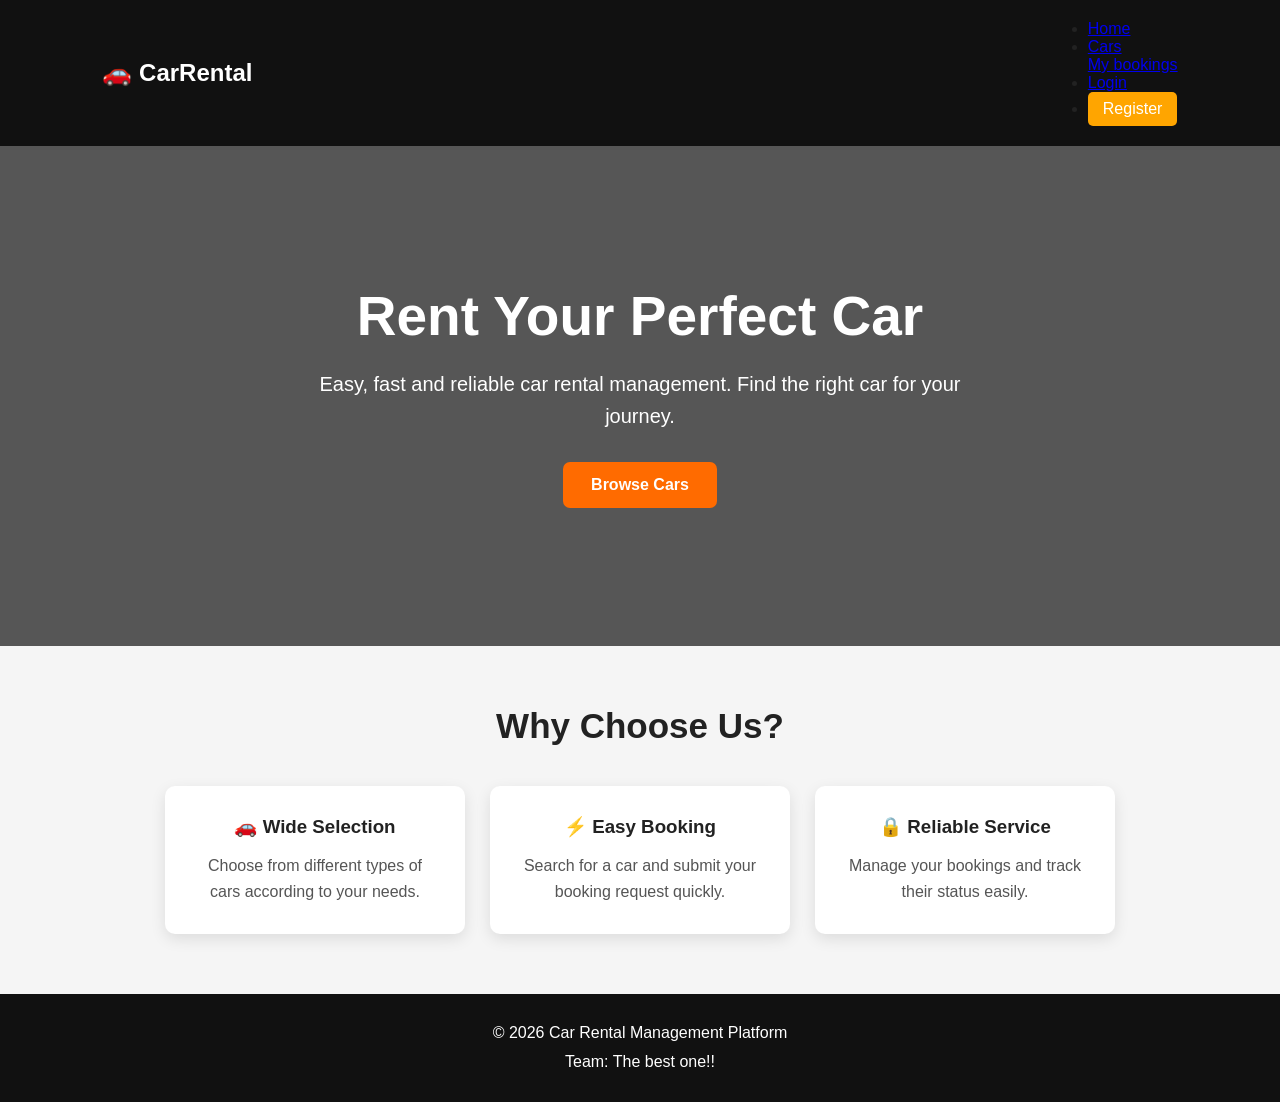
==== index.html @ dc344c91 "Add files via upload" ====
<!DOCTYPE html>
<html lang="en">
<head>
    <meta charset="UTF-8">
    <meta name="viewport" content="width=device-width, initial-scale=1.0">

    <title>Car Rental Management</title>

    <link rel="stylesheet" href="css/style.css">
</head>

<body>

    <!-- Navigation Bar -->
    <header>
        <nav class="navbar">

            <div class="logo">
                🚗 CarRental
            </div>

            <ul id="nav-links">
                <li><a href="index.html">Home</a></li>
                <li><a href="cars.html">Cars</a></li>
                <a href="my-bookings.html">My bookings</a>
                <li><a href="login.html">Login</a></li>
                <li><a href="register.html" class="nav-button">Register</a></li>
            </ul>

        </nav>
    </header>


    <!-- Hero Section -->
    <section class="hero">

        <div class="hero-content">

            <h1>Rent Your Perfect Car</h1>

            <p>
                Easy, fast and reliable car rental management.
                Find the right car for your journey.
            </p>

            <a href="cars.html" class="main-button">
                Browse Cars
            </a>

        </div>

    </section>


    <!-- Features Section -->
    <section class="features">

        <h2>Why Choose Us?</h2>

        <div class="feature-container">

            <div class="feature-card">
                <h3>🚗 Wide Selection</h3>
                <p>
                    Choose from different types of cars
                    according to your needs.
                </p>
            </div>

            <div class="feature-card">
                <h3>⚡ Easy Booking</h3>
                <p>
                    Search for a car and submit your
                    booking request quickly.
                </p>
            </div>

            <div class="feature-card">
                <h3>🔒 Reliable Service</h3>
                <p>
                    Manage your bookings and track
                    their status easily.
                </p>
            </div>

        </div>

    </section>


    <!-- Footer -->
    <footer>

        <p>
            © 2026 Car Rental Management Platform
        </p>

        <p>
            Team: The best one!!
        </p>

    </footer>
    <script>

    const navLinks = document.getElementById("navLinks");

    const loggedIn = localStorage.getItem("loggedIn");

    if (loggedIn === "true") {

        navLinks.innerHTML = `
            <li><a href="index.html">Home</a></li>
            <li><a href="cars.html">Cars</a></li>
            <li><a href="my-bookings.html">My Bookings</a></li>
            <li><a href="#" onclick="logout()">Logout</a></li>
        `;

    }


    function logout() {

        localStorage.removeItem("loggedIn");

        alert("You have been logged out.");

        window.location.href = "index.html";

    }

</script>

</body>
</html>
---- css/style.css ----
* {
    margin: 0;
    padding: 0;
    box-sizing: border-box;
}

body {
    font-family: Arial, sans-serif;
    background-color: #f5f5f5;
    color: #222;
}


/* Navigation */

.navbar {
    display: flex;
    justify-content: space-between;
    align-items: center;

    padding: 20px 8%;

    background-color: #111;
}

.logo {
    color: white;
    font-size: 24px;
    font-weight: bold;
}

.nav-links {
    display: flex;
    gap: 25px;
    list-style: none;
    align-items: center;
}

.nav-links a {
    color: white;
    text-decoration: none;
    font-size: 16px;
}

 .nav-button {
    background: orange;
    color: white;
    padding: 8px 15px;
    border-radius: 5px;
    text-decoration: none;
    display: inline-block;
}


/* Hero */

.hero {
    min-height: 500px;

    display: flex;
    justify-content: center;
    align-items: center;

    text-align: center;

    background: linear-gradient(
        rgba(0, 0, 0, 0.65),
        rgba(0, 0, 0, 0.65)
    ),
    url("../images/car.jpg");

    background-size: cover;
    background-position: center;
}

.hero-content {
    color: white;
    max-width: 700px;
    padding: 20px;
}

.hero-content h1 {
    font-size: 55px;
    margin-bottom: 20px;
}

.hero-content p {
    font-size: 20px;
    margin-bottom: 30px;
    line-height: 1.6;
}

.main-button {
    display: inline-block;

    background-color: #ff6b00;
    color: white;

    padding: 14px 28px;

    text-decoration: none;
    border-radius: 7px;

    font-weight: bold;
}

.main-button:hover {
    background-color: #e85d00;
}


/* Features */

.features {
    padding: 60px 8%;
    text-align: center;
}

.features h2 {
    font-size: 35px;
    margin-bottom: 40px;
}

.feature-container {
    display: flex;
    justify-content: center;
    gap: 25px;
    flex-wrap: wrap;
}

.feature-card {
    background-color: white;

    width: 300px;

    padding: 30px;

    border-radius: 10px;

    box-shadow: 0 5px 15px rgba(0, 0, 0, 0.1);
}

.feature-card h3 {
    margin-bottom: 15px;
}

.feature-card p {
    line-height: 1.6;
    color: #555;
}


/* Footer */

footer {
    background-color: #111;
    color: white;

    text-align: center;

    padding: 25px;

    line-height: 1.8;
}


/* Mobile */

@media (max-width: 768px) {

    .navbar {
        flex-direction: column;
        gap: 20px;
    }

    .nav-links {
        flex-wrap: wrap;
        justify-content: center;
    }

    .hero-content h1 {
        font-size: 40px;
    }

    .hero-content p {
        font-size: 17px;
    }
}


/* =========================
   CARS PAGE
   ========================= */

.cars-page {
    padding: 60px 8%;
    min-height: 70vh;
    text-align: center;
}

.cars-page h1 {
    font-size: 40px;
    margin-bottom: 10px;
}

.cars-subtitle {
    color: #666;
    margin-bottom: 30px;
}


/* Search */

.search-box {
    margin-bottom: 25px;
}

.search-box input {
    width: 90%;
    max-width: 600px;

    padding: 15px 20px;

    border: 1px solid #ddd;
    border-radius: 8px;

    font-size: 16px;

    outline: none;
}


/* Filters */

.filters {
    display: flex;
    justify-content: center;
    gap: 12px;

    flex-wrap: wrap;

    margin-bottom: 40px;
}

.filters button {
    padding: 10px 20px;

    border: none;
    border-radius: 6px;

    background-color: #111;
    color: white;

    cursor: pointer;

    font-size: 15px;
}

.filters button:hover {
    background-color: #ff6b00;
}


/* Cars */

.cars-container {
    display: grid;

    grid-template-columns:
        repeat(auto-fit, minmax(250px, 1fr));

    gap: 25px;

    max-width: 1200px;

    margin: auto;
}


/* Car Card */

.car-card {
    background-color: white;

    border-radius: 12px;

    overflow: hidden;

    box-shadow:
        0 5px 20px rgba(0, 0, 0, 0.1);

    transition: transform 0.2s;
}

.car-card:hover {
    transform: translateY(-5px);
}


/* Car Image */

.car-image {
    height: 180px;

    display: flex;

    justify-content: center;
    align-items: center;

    background-color: #eeeeee;

    font-size: 80px;
}


/* Car Information */

.car-info {
    padding: 25px;

    text-align: left;
}

.car-info h2 {
    margin-bottom: 8px;
}

.car-type {
    color: #ff6b00;

    font-weight: bold;

    margin-bottom: 12px;
}

.car-info p {
    color: #666;

    line-height: 1.5;
}

.car-info h3 {
    margin: 15px 0;
}


/* Availability */

.available {
    color: green !important;

    font-weight: bold;
}


/* Book Button */

.book-button {
    width: 100%;

    padding: 12px;

    border: none;

    border-radius: 6px;

    background-color: #ff6b00;

    color: white;

    font-size: 16px;

    font-weight: bold;

    cursor: pointer;
}

.book-button:hover {
    background-color: #e85d00;
}


/* Mobile */

@media (max-width: 600px) {

    .cars-page {
        padding: 40px 5%;
    }

    .cars-page h1 {
        font-size: 32px;
    }

    .car-image {
        height: 160px;
    }

}

/* =========================
   BOOKING PAGE
   ========================= */

.booking-page {
    min-height: 75vh;

    padding: 60px 20px;

    background-color: #f5f5f5;
}

.booking-container {
    max-width: 650px;

    margin: auto;

    background-color: white;

    padding: 40px;

    border-radius: 12px;

    box-shadow:
        0 5px 20px rgba(0, 0, 0, 0.1);
}

.booking-container h1 {
    text-align: center;

    font-size: 38px;

    margin-bottom: 10px;
}

.booking-subtitle {
    text-align: center;

    color: #666;

    margin-bottom: 30px;
}


/* Selected car */

.selected-car {
    background-color: #f1f1f1;

    padding: 20px;

    border-radius: 8px;

    margin-bottom: 25px;
}

.selected-car h2 {
    margin-bottom: 10px;
}

.selected-car p {
    color: #ff6b00;

    font-size: 20px;

    font-weight: bold;
}


/* Form */

#bookingForm {
    display: flex;

    flex-direction: column;
}

#bookingForm label {
    margin-top: 15px;

    margin-bottom: 7px;

    font-weight: bold;
}

#bookingForm input {
    padding: 13px;

    border: 1px solid #ccc;

    border-radius: 6px;

    font-size: 16px;
}


/* Summary */

.booking-summary {
    background-color: #f7f7f7;

    padding: 20px;

    border-radius: 8px;

    margin-top: 25px;

    line-height: 2;
}

.booking-summary p {
    display: flex;

    justify-content: space-between;
}

.total-price {
    font-size: 20px;

    font-weight: bold;

    color: #ff6b00;
}


/* Confirm button */

.confirm-button {
    margin-top: 25px;

    padding: 14px;

    border: none;

    border-radius: 7px;

    background-color: #ff6b00;

    color: white;

    font-size: 17px;

    font-weight: bold;

    cursor: pointer;
}

.confirm-button:hover {
    background-color: #e85d00;
}


/* Mobile */

@media (max-width: 600px) {

    .booking-container {
        padding: 25px;
    }

    .booking-container h1 {
        font-size: 30px;
    }

}

/* My Bookings */

.bookings-container {
    max-width: 1000px;
    margin: 50px auto;
    padding: 20px;
    min-height: 500px;
}

.bookings-container h1 {
    text-align: center;
    margin-bottom: 10px;
}

.booking-subtitle {
    text-align: center;
    margin-bottom: 30px;
}

.booking-item {
    background: white;
    padding: 25px;
    margin-bottom: 20px;
    border-radius: 10px;
    box-shadow: 0 3px 10px rgba(0, 0, 0, 0.1);
}

.booking-item h2 {
    margin-bottom: 15px;
}

.booking-item p {
    margin: 8px 0;
}

.status {
    font-weight: bold;
}

/* Admin Dashboard */

.admin-container {
    max-width: 1000px;
    margin: 50px auto;
    padding: 20px;
    min-height: 500px;
}

.admin-container h1 {
    text-align: center;
    margin-bottom: 10px;
}

.admin-container button {
    padding: 10px 18px;
    margin-right: 10px;
    margin-top: 10px;
    border: none;
    border-radius: 5px;
    cursor: pointer;
    font-weight: bold;
}

/* Admin Dashboard */

.admin-container {
    max-width: 1000px;
    margin: 50px auto;
    padding: 20px;
}

.admin-container h1 {
    text-align: center;
    margin-bottom: 30px;
}

.admin-container h2 {
    margin-top: 35px;
    margin-bottom: 15px;
}

.admin-container form {
    background: white;
    padding: 25px;
    border-radius: 10px;
    box-shadow: 0 3px 10px rgba(0, 0, 0, 0.1);
    margin-bottom: 30px;
}

.admin-container input {
    padding: 12px;
    margin: 8px;
    border: 1px solid #ccc;
    border-radius: 5px;
}

.admin-container button {
    padding: 10px 18px;
    margin: 5px;
    border: none;
    border-radius: 5px;
    cursor: pointer;
    font-weight: bold;
}
.admin-container button {
    background-color: #222;
    color: white;
    transition: 0.3s;
}

.admin-container button:hover {
    opacity: 0.8;
}

.admin-container button[onclick^="delete"] {
    background-color: #dc3545;
}

.admin-container button[onclick^="edit"] {
    background-color: #007bff;
}
/* Cars Page */

.cars-container {
    max-width: 1100px;
    margin: 40px auto;
    padding: 20px;
    display: grid;
    grid-template-columns: repeat(auto-fit, minmax(250px, 1fr));
    gap: 25px;
}

.car-card {
    background: white;
    border-radius: 12px;
    overflow: hidden;
    box-shadow: 0 4px 12px rgba(0, 0, 0, 0.12);
    transition: 0.3s;
}

.car-card:hover {
    transform: translateY(-5px);
}

.car-image {
    width: 100%;
    height: 200px;
    background: white;
    display: flex;
    align-items: center;
    justify-content: center;
    overflow: hidden;
}

.car-image img {
    width: 100%;
    height: 100%;
    object-fit: contain;
    display: block;
}

.car-info {
    padding: 20px;
    background: white;
}

.car-info h2 {
    margin: 0 0 10px 0;
    font-size: 22px;
}

.car-type {
    margin: 0 0 10px 0;
    font-weight: bold;
}

.car-info p {
    margin: 8px 0;
    font-size: 16px;
}

.car-info button {
    width: 100%;
    padding: 12px;
    margin-top: 12px;
    border: none;
    border-radius: 6px;
    background: #222;
    color: white;
    cursor: pointer;
    font-size: 16px;
}

.car-info button:hover {
    opacity: 0.8;
}
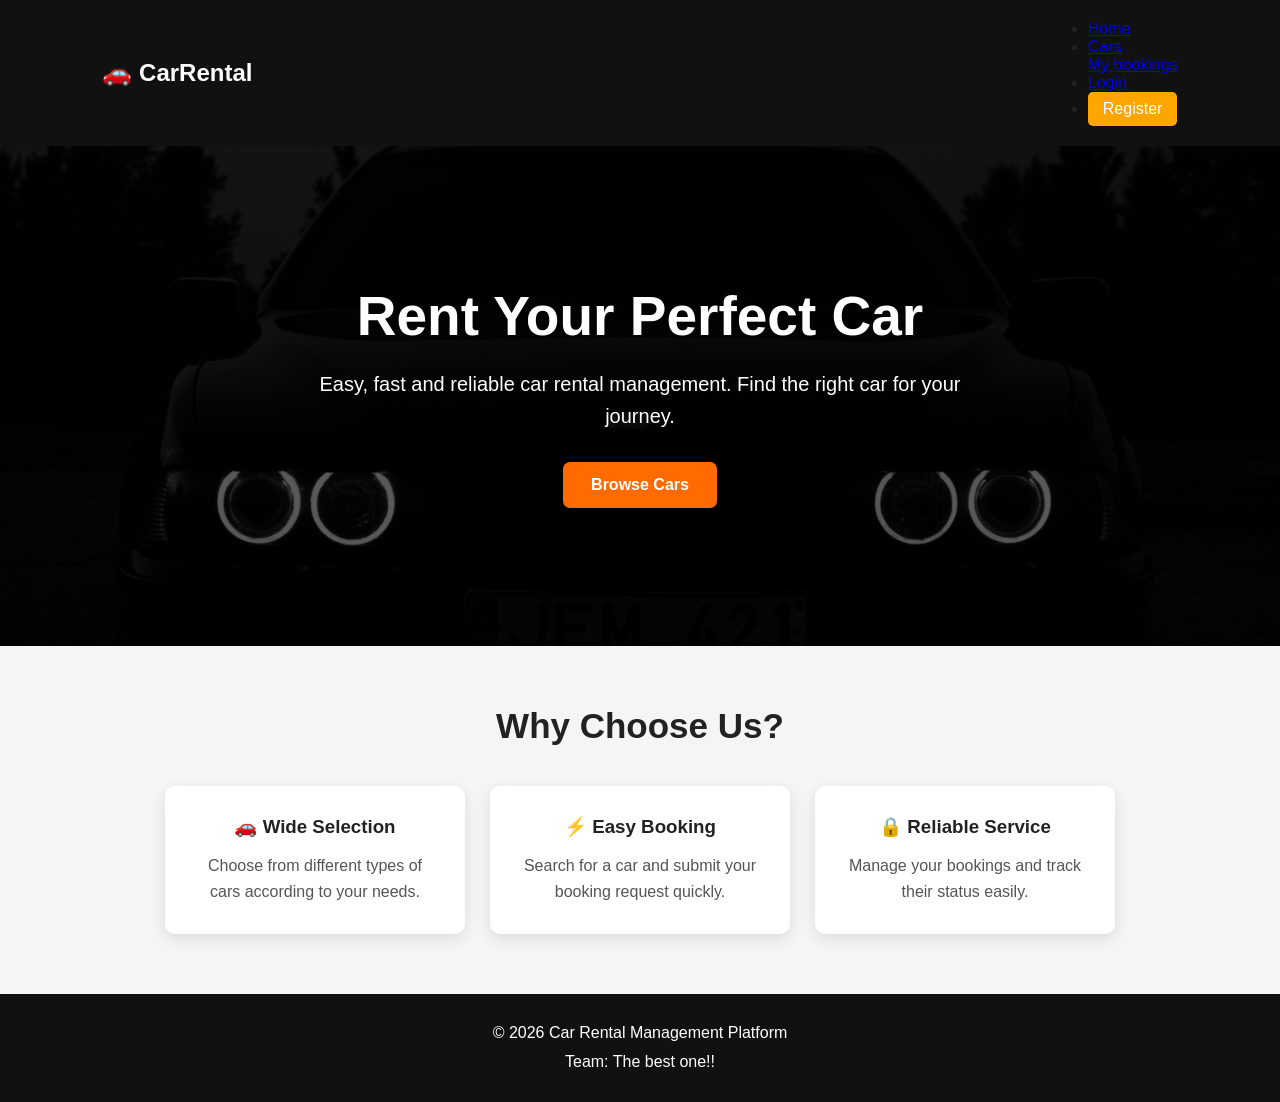
==== commit cd35acba: "Initial project upload" ====
--- a/index.html
+++ b/index.html
@@ -1,134 +1,134 @@
-<!DOCTYPE html>
-<html lang="en">
-<head>
-    <meta charset="UTF-8">
-    <meta name="viewport" content="width=device-width, initial-scale=1.0">
-
-    <title>Car Rental Management</title>
-
-    <link rel="stylesheet" href="css/style.css">
-</head>
-
-<body>
-
-    <!-- Navigation Bar -->
-    <header>
-        <nav class="navbar">
-
-            <div class="logo">
-                🚗 CarRental
-            </div>
-
-            <ul id="nav-links">
-                <li><a href="index.html">Home</a></li>
-                <li><a href="cars.html">Cars</a></li>
-                <a href="my-bookings.html">My bookings</a>
-                <li><a href="login.html">Login</a></li>
-                <li><a href="register.html" class="nav-button">Register</a></li>
-            </ul>
-
-        </nav>
-    </header>
-
-
-    <!-- Hero Section -->
-    <section class="hero">
-
-        <div class="hero-content">
-
-            <h1>Rent Your Perfect Car</h1>
-
-            <p>
-                Easy, fast and reliable car rental management.
-                Find the right car for your journey.
-            </p>
-
-            <a href="cars.html" class="main-button">
-                Browse Cars
-            </a>
-
-        </div>
-
-    </section>
-
-
-    <!-- Features Section -->
-    <section class="features">
-
-        <h2>Why Choose Us?</h2>
-
-        <div class="feature-container">
-
-            <div class="feature-card">
-                <h3>🚗 Wide Selection</h3>
-                <p>
-                    Choose from different types of cars
-                    according to your needs.
-                </p>
-            </div>
-
-            <div class="feature-card">
-                <h3>⚡ Easy Booking</h3>
-                <p>
-                    Search for a car and submit your
-                    booking request quickly.
-                </p>
-            </div>
-
-            <div class="feature-card">
-                <h3>🔒 Reliable Service</h3>
-                <p>
-                    Manage your bookings and track
-                    their status easily.
-                </p>
-            </div>
-
-        </div>
-
-    </section>
-
-
-    <!-- Footer -->
-    <footer>
-
-        <p>
-            © 2026 Car Rental Management Platform
-        </p>
-
-        <p>
-            Team: The best one!!
-        </p>
-
-    </footer>
-    <script>
-
-    const navLinks = document.getElementById("navLinks");
-
-    const loggedIn = localStorage.getItem("loggedIn");
-
-    if (loggedIn === "true") {
-
-        navLinks.innerHTML = `
-            <li><a href="index.html">Home</a></li>
-            <li><a href="cars.html">Cars</a></li>
-            <li><a href="my-bookings.html">My Bookings</a></li>
-            <li><a href="#" onclick="logout()">Logout</a></li>
-        `;
-
-    }
-
-
-    function logout() {
-
-        localStorage.removeItem("loggedIn");
-
-        alert("You have been logged out.");
-
-        window.location.href = "index.html";
-
-    }
-
-</script>
-
-</body>
+<!DOCTYPE html>
+<html lang="en">
+<head>
+    <meta charset="UTF-8">
+    <meta name="viewport" content="width=device-width, initial-scale=1.0">
+
+    <title>Car Rental Management</title>
+
+    <link rel="stylesheet" href="css/style.css">
+</head>
+
+<body>
+
+    <!-- Navigation Bar -->
+    <header>
+        <nav class="navbar">
+
+            <div class="logo">
+                🚗 CarRental
+            </div>
+
+            <ul id="nav-links">
+                <li><a href="index.html">Home</a></li>
+                <li><a href="cars.html">Cars</a></li>
+                <a href="my-bookings.html">My bookings</a>
+                <li><a href="login.html">Login</a></li>
+                <li><a href="register.html" class="nav-button">Register</a></li>
+            </ul>
+
+        </nav>
+    </header>
+
+
+    <!-- Hero Section -->
+    <section class="hero">
+
+        <div class="hero-content">
+
+            <h1>Rent Your Perfect Car</h1>
+
+            <p>
+                Easy, fast and reliable car rental management.
+                Find the right car for your journey.
+            </p>
+
+            <a href="cars.html" class="main-button">
+                Browse Cars
+            </a>
+
+        </div>
+
+    </section>
+
+
+    <!-- Features Section -->
+    <section class="features">
+
+        <h2>Why Choose Us?</h2>
+
+        <div class="feature-container">
+
+            <div class="feature-card">
+                <h3>🚗 Wide Selection</h3>
+                <p>
+                    Choose from different types of cars
+                    according to your needs.
+                </p>
+            </div>
+
+            <div class="feature-card">
+                <h3>⚡ Easy Booking</h3>
+                <p>
+                    Search for a car and submit your
+                    booking request quickly.
+                </p>
+            </div>
+
+            <div class="feature-card">
+                <h3>🔒 Reliable Service</h3>
+                <p>
+                    Manage your bookings and track
+                    their status easily.
+                </p>
+            </div>
+
+        </div>
+
+    </section>
+
+
+    <!-- Footer -->
+    <footer>
+
+        <p>
+            © 2026 Car Rental Management Platform
+        </p>
+
+        <p>
+            Team: The best one!!
+        </p>
+
+    </footer>
+    <script>
+
+    const navLinks = document.getElementById("navLinks");
+
+    const loggedIn = localStorage.getItem("loggedIn");
+
+    if (loggedIn === "true") {
+
+        navLinks.innerHTML = `
+            <li><a href="index.html">Home</a></li>
+            <li><a href="cars.html">Cars</a></li>
+            <li><a href="my-bookings.html">My Bookings</a></li>
+            <li><a href="#" onclick="logout()">Logout</a></li>
+        `;
+
+    }
+
+
+    function logout() {
+
+        localStorage.removeItem("loggedIn");
+
+        alert("You have been logged out.");
+
+        window.location.href = "index.html";
+
+    }
+
+</script>
+
+</body>
 </html>
--- a/css/style.css
+++ b/css/style.css
@@ -1,762 +1,762 @@
-* {
-    margin: 0;
-    padding: 0;
-    box-sizing: border-box;
-}
-
-body {
-    font-family: Arial, sans-serif;
-    background-color: #f5f5f5;
-    color: #222;
-}
-
-
-/* Navigation */
-
-.navbar {
-    display: flex;
-    justify-content: space-between;
-    align-items: center;
-
-    padding: 20px 8%;
-
-    background-color: #111;
-}
-
-.logo {
-    color: white;
-    font-size: 24px;
-    font-weight: bold;
-}
-
-.nav-links {
-    display: flex;
-    gap: 25px;
-    list-style: none;
-    align-items: center;
-}
-
-.nav-links a {
-    color: white;
-    text-decoration: none;
-    font-size: 16px;
-}
-
- .nav-button {
-    background: orange;
-    color: white;
-    padding: 8px 15px;
-    border-radius: 5px;
-    text-decoration: none;
-    display: inline-block;
-}
-
-
-/* Hero */
-
-.hero {
-    min-height: 500px;
-
-    display: flex;
-    justify-content: center;
-    align-items: center;
-
-    text-align: center;
-
-    background: linear-gradient(
-        rgba(0, 0, 0, 0.65),
-        rgba(0, 0, 0, 0.65)
-    ),
-    url("../images/car.jpg");
-
-    background-size: cover;
-    background-position: center;
-}
-
-.hero-content {
-    color: white;
-    max-width: 700px;
-    padding: 20px;
-}
-
-.hero-content h1 {
-    font-size: 55px;
-    margin-bottom: 20px;
-}
-
-.hero-content p {
-    font-size: 20px;
-    margin-bottom: 30px;
-    line-height: 1.6;
-}
-
-.main-button {
-    display: inline-block;
-
-    background-color: #ff6b00;
-    color: white;
-
-    padding: 14px 28px;
-
-    text-decoration: none;
-    border-radius: 7px;
-
-    font-weight: bold;
-}
-
-.main-button:hover {
-    background-color: #e85d00;
-}
-
-
-/* Features */
-
-.features {
-    padding: 60px 8%;
-    text-align: center;
-}
-
-.features h2 {
-    font-size: 35px;
-    margin-bottom: 40px;
-}
-
-.feature-container {
-    display: flex;
-    justify-content: center;
-    gap: 25px;
-    flex-wrap: wrap;
-}
-
-.feature-card {
-    background-color: white;
-
-    width: 300px;
-
-    padding: 30px;
-
-    border-radius: 10px;
-
-    box-shadow: 0 5px 15px rgba(0, 0, 0, 0.1);
-}
-
-.feature-card h3 {
-    margin-bottom: 15px;
-}
-
-.feature-card p {
-    line-height: 1.6;
-    color: #555;
-}
-
-
-/* Footer */
-
-footer {
-    background-color: #111;
-    color: white;
-
-    text-align: center;
-
-    padding: 25px;
-
-    line-height: 1.8;
-}
-
-
-/* Mobile */
-
-@media (max-width: 768px) {
-
-    .navbar {
-        flex-direction: column;
-        gap: 20px;
-    }
-
-    .nav-links {
-        flex-wrap: wrap;
-        justify-content: center;
-    }
-
-    .hero-content h1 {
-        font-size: 40px;
-    }
-
-    .hero-content p {
-        font-size: 17px;
-    }
-}
-
-
-/* =========================
-   CARS PAGE
-   ========================= */
-
-.cars-page {
-    padding: 60px 8%;
-    min-height: 70vh;
-    text-align: center;
-}
-
-.cars-page h1 {
-    font-size: 40px;
-    margin-bottom: 10px;
-}
-
-.cars-subtitle {
-    color: #666;
-    margin-bottom: 30px;
-}
-
-
-/* Search */
-
-.search-box {
-    margin-bottom: 25px;
-}
-
-.search-box input {
-    width: 90%;
-    max-width: 600px;
-
-    padding: 15px 20px;
-
-    border: 1px solid #ddd;
-    border-radius: 8px;
-
-    font-size: 16px;
-
-    outline: none;
-}
-
-
-/* Filters */
-
-.filters {
-    display: flex;
-    justify-content: center;
-    gap: 12px;
-
-    flex-wrap: wrap;
-
-    margin-bottom: 40px;
-}
-
-.filters button {
-    padding: 10px 20px;
-
-    border: none;
-    border-radius: 6px;
-
-    background-color: #111;
-    color: white;
-
-    cursor: pointer;
-
-    font-size: 15px;
-}
-
-.filters button:hover {
-    background-color: #ff6b00;
-}
-
-
-/* Cars */
-
-.cars-container {
-    display: grid;
-
-    grid-template-columns:
-        repeat(auto-fit, minmax(250px, 1fr));
-
-    gap: 25px;
-
-    max-width: 1200px;
-
-    margin: auto;
-}
-
-
-/* Car Card */
-
-.car-card {
-    background-color: white;
-
-    border-radius: 12px;
-
-    overflow: hidden;
-
-    box-shadow:
-        0 5px 20px rgba(0, 0, 0, 0.1);
-
-    transition: transform 0.2s;
-}
-
-.car-card:hover {
-    transform: translateY(-5px);
-}
-
-
-/* Car Image */
-
-.car-image {
-    height: 180px;
-
-    display: flex;
-
-    justify-content: center;
-    align-items: center;
-
-    background-color: #eeeeee;
-
-    font-size: 80px;
-}
-
-
-/* Car Information */
-
-.car-info {
-    padding: 25px;
-
-    text-align: left;
-}
-
-.car-info h2 {
-    margin-bottom: 8px;
-}
-
-.car-type {
-    color: #ff6b00;
-
-    font-weight: bold;
-
-    margin-bottom: 12px;
-}
-
-.car-info p {
-    color: #666;
-
-    line-height: 1.5;
-}
-
-.car-info h3 {
-    margin: 15px 0;
-}
-
-
-/* Availability */
-
-.available {
-    color: green !important;
-
-    font-weight: bold;
-}
-
-
-/* Book Button */
-
-.book-button {
-    width: 100%;
-
-    padding: 12px;
-
-    border: none;
-
-    border-radius: 6px;
-
-    background-color: #ff6b00;
-
-    color: white;
-
-    font-size: 16px;
-
-    font-weight: bold;
-
-    cursor: pointer;
-}
-
-.book-button:hover {
-    background-color: #e85d00;
-}
-
-
-/* Mobile */
-
-@media (max-width: 600px) {
-
-    .cars-page {
-        padding: 40px 5%;
-    }
-
-    .cars-page h1 {
-        font-size: 32px;
-    }
-
-    .car-image {
-        height: 160px;
-    }
-
-}
-
-/* =========================
-   BOOKING PAGE
-   ========================= */
-
-.booking-page {
-    min-height: 75vh;
-
-    padding: 60px 20px;
-
-    background-color: #f5f5f5;
-}
-
-.booking-container {
-    max-width: 650px;
-
-    margin: auto;
-
-    background-color: white;
-
-    padding: 40px;
-
-    border-radius: 12px;
-
-    box-shadow:
-        0 5px 20px rgba(0, 0, 0, 0.1);
-}
-
-.booking-container h1 {
-    text-align: center;
-
-    font-size: 38px;
-
-    margin-bottom: 10px;
-}
-
-.booking-subtitle {
-    text-align: center;
-
-    color: #666;
-
-    margin-bottom: 30px;
-}
-
-
-/* Selected car */
-
-.selected-car {
-    background-color: #f1f1f1;
-
-    padding: 20px;
-
-    border-radius: 8px;
-
-    margin-bottom: 25px;
-}
-
-.selected-car h2 {
-    margin-bottom: 10px;
-}
-
-.selected-car p {
-    color: #ff6b00;
-
-    font-size: 20px;
-
-    font-weight: bold;
-}
-
-
-/* Form */
-
-#bookingForm {
-    display: flex;
-
-    flex-direction: column;
-}
-
-#bookingForm label {
-    margin-top: 15px;
-
-    margin-bottom: 7px;
-
-    font-weight: bold;
-}
-
-#bookingForm input {
-    padding: 13px;
-
-    border: 1px solid #ccc;
-
-    border-radius: 6px;
-
-    font-size: 16px;
-}
-
-
-/* Summary */
-
-.booking-summary {
-    background-color: #f7f7f7;
-
-    padding: 20px;
-
-    border-radius: 8px;
-
-    margin-top: 25px;
-
-    line-height: 2;
-}
-
-.booking-summary p {
-    display: flex;
-
-    justify-content: space-between;
-}
-
-.total-price {
-    font-size: 20px;
-
-    font-weight: bold;
-
-    color: #ff6b00;
-}
-
-
-/* Confirm button */
-
-.confirm-button {
-    margin-top: 25px;
-
-    padding: 14px;
-
-    border: none;
-
-    border-radius: 7px;
-
-    background-color: #ff6b00;
-
-    color: white;
-
-    font-size: 17px;
-
-    font-weight: bold;
-
-    cursor: pointer;
-}
-
-.confirm-button:hover {
-    background-color: #e85d00;
-}
-
-
-/* Mobile */
-
-@media (max-width: 600px) {
-
-    .booking-container {
-        padding: 25px;
-    }
-
-    .booking-container h1 {
-        font-size: 30px;
-    }
-
-}
-
-/* My Bookings */
-
-.bookings-container {
-    max-width: 1000px;
-    margin: 50px auto;
-    padding: 20px;
-    min-height: 500px;
-}
-
-.bookings-container h1 {
-    text-align: center;
-    margin-bottom: 10px;
-}
-
-.booking-subtitle {
-    text-align: center;
-    margin-bottom: 30px;
-}
-
-.booking-item {
-    background: white;
-    padding: 25px;
-    margin-bottom: 20px;
-    border-radius: 10px;
-    box-shadow: 0 3px 10px rgba(0, 0, 0, 0.1);
-}
-
-.booking-item h2 {
-    margin-bottom: 15px;
-}
-
-.booking-item p {
-    margin: 8px 0;
-}
-
-.status {
-    font-weight: bold;
-}
-
-/* Admin Dashboard */
-
-.admin-container {
-    max-width: 1000px;
-    margin: 50px auto;
-    padding: 20px;
-    min-height: 500px;
-}
-
-.admin-container h1 {
-    text-align: center;
-    margin-bottom: 10px;
-}
-
-.admin-container button {
-    padding: 10px 18px;
-    margin-right: 10px;
-    margin-top: 10px;
-    border: none;
-    border-radius: 5px;
-    cursor: pointer;
-    font-weight: bold;
-}
-
-/* Admin Dashboard */
-
-.admin-container {
-    max-width: 1000px;
-    margin: 50px auto;
-    padding: 20px;
-}
-
-.admin-container h1 {
-    text-align: center;
-    margin-bottom: 30px;
-}
-
-.admin-container h2 {
-    margin-top: 35px;
-    margin-bottom: 15px;
-}
-
-.admin-container form {
-    background: white;
-    padding: 25px;
-    border-radius: 10px;
-    box-shadow: 0 3px 10px rgba(0, 0, 0, 0.1);
-    margin-bottom: 30px;
-}
-
-.admin-container input {
-    padding: 12px;
-    margin: 8px;
-    border: 1px solid #ccc;
-    border-radius: 5px;
-}
-
-.admin-container button {
-    padding: 10px 18px;
-    margin: 5px;
-    border: none;
-    border-radius: 5px;
-    cursor: pointer;
-    font-weight: bold;
-}
-.admin-container button {
-    background-color: #222;
-    color: white;
-    transition: 0.3s;
-}
-
-.admin-container button:hover {
-    opacity: 0.8;
-}
-
-.admin-container button[onclick^="delete"] {
-    background-color: #dc3545;
-}
-
-.admin-container button[onclick^="edit"] {
-    background-color: #007bff;
-}
-/* Cars Page */
-
-.cars-container {
-    max-width: 1100px;
-    margin: 40px auto;
-    padding: 20px;
-    display: grid;
-    grid-template-columns: repeat(auto-fit, minmax(250px, 1fr));
-    gap: 25px;
-}
-
-.car-card {
-    background: white;
-    border-radius: 12px;
-    overflow: hidden;
-    box-shadow: 0 4px 12px rgba(0, 0, 0, 0.12);
-    transition: 0.3s;
-}
-
-.car-card:hover {
-    transform: translateY(-5px);
-}
-
-.car-image {
-    width: 100%;
-    height: 200px;
-    background: white;
-    display: flex;
-    align-items: center;
-    justify-content: center;
-    overflow: hidden;
-}
-
-.car-image img {
-    width: 100%;
-    height: 100%;
-    object-fit: contain;
-    display: block;
-}
-
-.car-info {
-    padding: 20px;
-    background: white;
-}
-
-.car-info h2 {
-    margin: 0 0 10px 0;
-    font-size: 22px;
-}
-
-.car-type {
-    margin: 0 0 10px 0;
-    font-weight: bold;
-}
-
-.car-info p {
-    margin: 8px 0;
-    font-size: 16px;
-}
-
-.car-info button {
-    width: 100%;
-    padding: 12px;
-    margin-top: 12px;
-    border: none;
-    border-radius: 6px;
-    background: #222;
-    color: white;
-    cursor: pointer;
-    font-size: 16px;
-}
-
-.car-info button:hover {
-    opacity: 0.8;
+* {
+    margin: 0;
+    padding: 0;
+    box-sizing: border-box;
+}
+
+body {
+    font-family: Arial, sans-serif;
+    background-color: #f5f5f5;
+    color: #222;
+}
+
+
+/* Navigation */
+
+.navbar {
+    display: flex;
+    justify-content: space-between;
+    align-items: center;
+
+    padding: 20px 8%;
+
+    background-color: #111;
+}
+
+.logo {
+    color: white;
+    font-size: 24px;
+    font-weight: bold;
+}
+
+.nav-links {
+    display: flex;
+    gap: 25px;
+    list-style: none;
+    align-items: center;
+}
+
+.nav-links a {
+    color: white;
+    text-decoration: none;
+    font-size: 16px;
+}
+
+ .nav-button {
+    background: orange;
+    color: white;
+    padding: 8px 15px;
+    border-radius: 5px;
+    text-decoration: none;
+    display: inline-block;
+}
+
+
+/* Hero */
+
+.hero {
+    min-height: 500px;
+
+    display: flex;
+    justify-content: center;
+    align-items: center;
+
+    text-align: center;
+
+    background: linear-gradient(
+        rgba(0, 0, 0, 0.65),
+        rgba(0, 0, 0, 0.65)
+    ),
+    url("../images/car.jpg");
+
+    background-size: cover;
+    background-position: center 50%;
+}
+
+.hero-content {
+    color: white;
+    max-width: 700px;
+    padding: 20px;
+}
+
+.hero-content h1 {
+    font-size: 55px;
+    margin-bottom: 20px;
+}
+
+.hero-content p {
+    font-size: 20px;
+    margin-bottom: 30px;
+    line-height: 1.6;
+}
+
+.main-button {
+    display: inline-block;
+
+    background-color: #ff6b00;
+    color: white;
+
+    padding: 14px 28px;
+
+    text-decoration: none;
+    border-radius: 7px;
+
+    font-weight: bold;
+}
+
+.main-button:hover {
+    background-color: #e85d00;
+}
+
+
+/* Features */
+
+.features {
+    padding: 60px 8%;
+    text-align: center;
+}
+
+.features h2 {
+    font-size: 35px;
+    margin-bottom: 40px;
+}
+
+.feature-container {
+    display: flex;
+    justify-content: center;
+    gap: 25px;
+    flex-wrap: wrap;
+}
+
+.feature-card {
+    background-color: white;
+
+    width: 300px;
+
+    padding: 30px;
+
+    border-radius: 10px;
+
+    box-shadow: 0 5px 15px rgba(0, 0, 0, 0.1);
+}
+
+.feature-card h3 {
+    margin-bottom: 15px;
+}
+
+.feature-card p {
+    line-height: 1.6;
+    color: #555;
+}
+
+
+/* Footer */
+
+footer {
+    background-color: #111;
+    color: white;
+
+    text-align: center;
+
+    padding: 25px;
+
+    line-height: 1.8;
+}
+
+
+/* Mobile */
+
+@media (max-width: 768px) {
+
+    .navbar {
+        flex-direction: column;
+        gap: 20px;
+    }
+
+    .nav-links {
+        flex-wrap: wrap;
+        justify-content: center;
+    }
+
+    .hero-content h1 {
+        font-size: 40px;
+    }
+
+    .hero-content p {
+        font-size: 17px;
+    }
+}
+
+
+/* =========================
+   CARS PAGE
+   ========================= */
+
+.cars-page {
+    padding: 60px 8%;
+    min-height: 70vh;
+    text-align: center;
+}
+
+.cars-page h1 {
+    font-size: 40px;
+    margin-bottom: 10px;
+}
+
+.cars-subtitle {
+    color: #666;
+    margin-bottom: 30px;
+}
+
+
+/* Search */
+
+.search-box {
+    margin-bottom: 25px;
+}
+
+.search-box input {
+    width: 90%;
+    max-width: 600px;
+
+    padding: 15px 20px;
+
+    border: 1px solid #ddd;
+    border-radius: 8px;
+
+    font-size: 16px;
+
+    outline: none;
+}
+
+
+/* Filters */
+
+.filters {
+    display: flex;
+    justify-content: center;
+    gap: 12px;
+
+    flex-wrap: wrap;
+
+    margin-bottom: 40px;
+}
+
+.filters button {
+    padding: 10px 20px;
+
+    border: none;
+    border-radius: 6px;
+
+    background-color: #111;
+    color: white;
+
+    cursor: pointer;
+
+    font-size: 15px;
+}
+
+.filters button:hover {
+    background-color: #ff6b00;
+}
+
+
+/* Cars */
+
+.cars-container {
+    display: grid;
+
+    grid-template-columns:
+        repeat(auto-fit, minmax(250px, 1fr));
+
+    gap: 25px;
+
+    max-width: 1200px;
+
+    margin: auto;
+}
+
+
+/* Car Card */
+
+.car-card {
+    background-color: white;
+
+    border-radius: 12px;
+
+    overflow: hidden;
+
+    box-shadow:
+        0 5px 20px rgba(0, 0, 0, 0.1);
+
+    transition: transform 0.2s;
+}
+
+.car-card:hover {
+    transform: translateY(-5px);
+}
+
+
+/* Car Image */
+
+.car-image {
+    height: 180px;
+
+    display: flex;
+
+    justify-content: center;
+    align-items: center;
+
+    background-color: #eeeeee;
+
+    font-size: 80px;
+}
+
+
+/* Car Information */
+
+.car-info {
+    padding: 25px;
+
+    text-align: left;
+}
+
+.car-info h2 {
+    margin-bottom: 8px;
+}
+
+.car-type {
+    color: #ff6b00;
+
+    font-weight: bold;
+
+    margin-bottom: 12px;
+}
+
+.car-info p {
+    color: #666;
+
+    line-height: 1.5;
+}
+
+.car-info h3 {
+    margin: 15px 0;
+}
+
+
+/* Availability */
+
+.available {
+    color: green !important;
+
+    font-weight: bold;
+}
+
+
+/* Book Button */
+
+.book-button {
+    width: 100%;
+
+    padding: 12px;
+
+    border: none;
+
+    border-radius: 6px;
+
+    background-color: #ff6b00;
+
+    color: white;
+
+    font-size: 16px;
+
+    font-weight: bold;
+
+    cursor: pointer;
+}
+
+.book-button:hover {
+    background-color: #e85d00;
+}
+
+
+/* Mobile */
+
+@media (max-width: 600px) {
+
+    .cars-page {
+        padding: 40px 5%;
+    }
+
+    .cars-page h1 {
+        font-size: 32px;
+    }
+
+    .car-image {
+        height: 160px;
+    }
+
+}
+
+/* =========================
+   BOOKING PAGE
+   ========================= */
+
+.booking-page {
+    min-height: 75vh;
+
+    padding: 60px 20px;
+
+    background-color: #f5f5f5;
+}
+
+.booking-container {
+    max-width: 650px;
+
+    margin: auto;
+
+    background-color: white;
+
+    padding: 40px;
+
+    border-radius: 12px;
+
+    box-shadow:
+        0 5px 20px rgba(0, 0, 0, 0.1);
+}
+
+.booking-container h1 {
+    text-align: center;
+
+    font-size: 38px;
+
+    margin-bottom: 10px;
+}
+
+.booking-subtitle {
+    text-align: center;
+
+    color: #666;
+
+    margin-bottom: 30px;
+}
+
+
+/* Selected car */
+
+.selected-car {
+    background-color: #f1f1f1;
+
+    padding: 20px;
+
+    border-radius: 8px;
+
+    margin-bottom: 25px;
+}
+
+.selected-car h2 {
+    margin-bottom: 10px;
+}
+
+.selected-car p {
+    color: #ff6b00;
+
+    font-size: 20px;
+
+    font-weight: bold;
+}
+
+
+/* Form */
+
+#bookingForm {
+    display: flex;
+
+    flex-direction: column;
+}
+
+#bookingForm label {
+    margin-top: 15px;
+
+    margin-bottom: 7px;
+
+    font-weight: bold;
+}
+
+#bookingForm input {
+    padding: 13px;
+
+    border: 1px solid #ccc;
+
+    border-radius: 6px;
+
+    font-size: 16px;
+}
+
+
+/* Summary */
+
+.booking-summary {
+    background-color: #f7f7f7;
+
+    padding: 20px;
+
+    border-radius: 8px;
+
+    margin-top: 25px;
+
+    line-height: 2;
+}
+
+.booking-summary p {
+    display: flex;
+
+    justify-content: space-between;
+}
+
+.total-price {
+    font-size: 20px;
+
+    font-weight: bold;
+
+    color: #ff6b00;
+}
+
+
+/* Confirm button */
+
+.confirm-button {
+    margin-top: 25px;
+
+    padding: 14px;
+
+    border: none;
+
+    border-radius: 7px;
+
+    background-color: #ff6b00;
+
+    color: white;
+
+    font-size: 17px;
+
+    font-weight: bold;
+
+    cursor: pointer;
+}
+
+.confirm-button:hover {
+    background-color: #e85d00;
+}
+
+
+/* Mobile */
+
+@media (max-width: 600px) {
+
+    .booking-container {
+        padding: 25px;
+    }
+
+    .booking-container h1 {
+        font-size: 30px;
+    }
+
+}
+
+/* My Bookings */
+
+.bookings-container {
+    max-width: 1000px;
+    margin: 50px auto;
+    padding: 20px;
+    min-height: 500px;
+}
+
+.bookings-container h1 {
+    text-align: center;
+    margin-bottom: 10px;
+}
+
+.booking-subtitle {
+    text-align: center;
+    margin-bottom: 30px;
+}
+
+.booking-item {
+    background: white;
+    padding: 25px;
+    margin-bottom: 20px;
+    border-radius: 10px;
+    box-shadow: 0 3px 10px rgba(0, 0, 0, 0.1);
+}
+
+.booking-item h2 {
+    margin-bottom: 15px;
+}
+
+.booking-item p {
+    margin: 8px 0;
+}
+
+.status {
+    font-weight: bold;
+}
+
+/* Admin Dashboard */
+
+.admin-container {
+    max-width: 1000px;
+    margin: 50px auto;
+    padding: 20px;
+    min-height: 500px;
+}
+
+.admin-container h1 {
+    text-align: center;
+    margin-bottom: 10px;
+}
+
+.admin-container button {
+    padding: 10px 18px;
+    margin-right: 10px;
+    margin-top: 10px;
+    border: none;
+    border-radius: 5px;
+    cursor: pointer;
+    font-weight: bold;
+}
+
+/* Admin Dashboard */
+
+.admin-container {
+    max-width: 1000px;
+    margin: 50px auto;
+    padding: 20px;
+}
+
+.admin-container h1 {
+    text-align: center;
+    margin-bottom: 30px;
+}
+
+.admin-container h2 {
+    margin-top: 35px;
+    margin-bottom: 15px;
+}
+
+.admin-container form {
+    background: white;
+    padding: 25px;
+    border-radius: 10px;
+    box-shadow: 0 3px 10px rgba(0, 0, 0, 0.1);
+    margin-bottom: 30px;
+}
+
+.admin-container input {
+    padding: 12px;
+    margin: 8px;
+    border: 1px solid #ccc;
+    border-radius: 5px;
+}
+
+.admin-container button {
+    padding: 10px 18px;
+    margin: 5px;
+    border: none;
+    border-radius: 5px;
+    cursor: pointer;
+    font-weight: bold;
+}
+.admin-container button {
+    background-color: #222;
+    color: white;
+    transition: 0.3s;
+}
+
+.admin-container button:hover {
+    opacity: 0.8;
+}
+
+.admin-container button[onclick^="delete"] {
+    background-color: #dc3545;
+}
+
+.admin-container button[onclick^="edit"] {
+    background-color: #007bff;
+}
+/* Cars Page */
+
+.cars-container {
+    max-width: 1100px;
+    margin: 40px auto;
+    padding: 20px;
+    display: grid;
+    grid-template-columns: repeat(auto-fit, minmax(250px, 1fr));
+    gap: 25px;
+}
+
+.car-card {
+    background: white;
+    border-radius: 12px;
+    overflow: hidden;
+    box-shadow: 0 4px 12px rgba(0, 0, 0, 0.12);
+    transition: 0.3s;
+}
+
+.car-card:hover {
+    transform: translateY(-5px);
+}
+
+.car-image {
+    width: 100%;
+    height: 200px;
+    background: white;
+    display: flex;
+    align-items: center;
+    justify-content: center;
+    overflow: hidden;
+}
+
+.car-image img {
+    width: 100%;
+    height: 100%;
+    object-fit: contain;
+    display: block;
+}
+
+.car-info {
+    padding: 20px;
+    background: white;
+}
+
+.car-info h2 {
+    margin: 0 0 10px 0;
+    font-size: 22px;
+}
+
+.car-type {
+    margin: 0 0 10px 0;
+    font-weight: bold;
+}
+
+.car-info p {
+    margin: 8px 0;
+    font-size: 16px;
+}
+
+.car-info button {
+    width: 100%;
+    padding: 12px;
+    margin-top: 12px;
+    border: none;
+    border-radius: 6px;
+    background: #222;
+    color: white;
+    cursor: pointer;
+    font-size: 16px;
+}
+
+.car-info button:hover {
+    opacity: 0.8;
 }
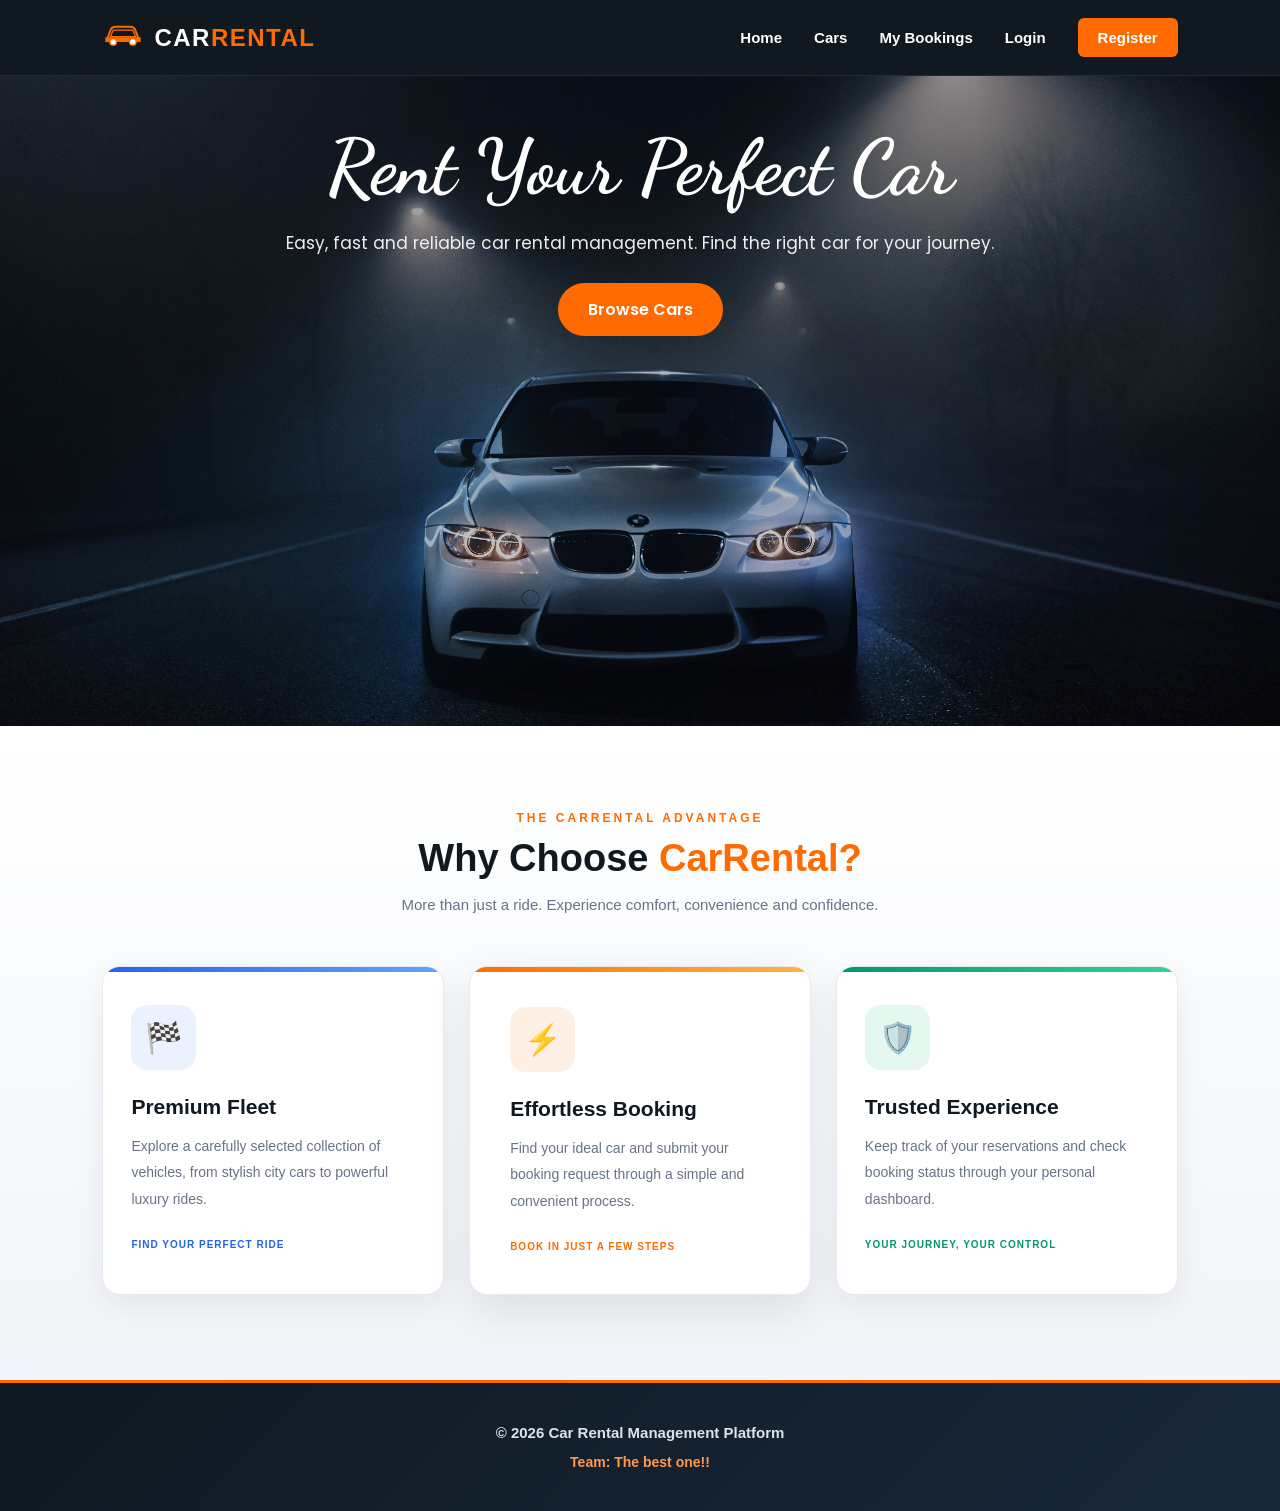
==== commit 1cf1ef66: "Update website design and pages" ====
--- a/index.html
+++ b/index.html
@@ -5,7 +5,7 @@
     <meta name="viewport" content="width=device-width, initial-scale=1.0">
 
     <title>Car Rental Management</title>
-
+<link href="https://fonts.googleapis.com/css2?family=Dancing+Script:wght@700&family=Poppins:wght@400;500;600;700&display=swap" rel="stylesheet">
     <link rel="stylesheet" href="css/style.css">
 </head>
 
@@ -15,18 +15,34 @@
     <header>
         <nav class="navbar">
 
-            <div class="logo">
-                🚗 CarRental
-            </div>
+           <div class="logo">
+    <span class="logo-mark">
+    <svg viewBox="0 0 64 40" width="42" height="28"
+         fill="none" xmlns="http://www.w3.org/2000/svg">
+        <path d="M9 25L13 14C14 11 17 9 21 9H43C47 9 50 12 51 15L55 25"
+              stroke="#ff6b00" stroke-width="3" stroke-linecap="round"/>
+        <path d="M5 25H59V32H5V25Z"
+              fill="#ff6b00"/>
+        <path d="M17 14H47L51 24H13L17 14Z"
+              fill="#101820" stroke="#ff6b00" stroke-width="2"/>
+        <circle cx="17" cy="32" r="5" fill="#ffffff"
+                stroke="#ff6b00" stroke-width="2"/>
+        <circle cx="47" cy="32" r="5" fill="#ffffff"
+                stroke="#ff6b00" stroke-width="2"/>
+    </svg>
+</span>
+    <span class="logo-name">
+        CAR<span class="logo-accent">RENTAL</span>
+    </span>
+</div>
 
-            <ul id="nav-links">
-                <li><a href="index.html">Home</a></li>
-                <li><a href="cars.html">Cars</a></li>
-                <a href="my-bookings.html">My bookings</a>
-                <li><a href="login.html">Login</a></li>
-                <li><a href="register.html" class="nav-button">Register</a></li>
-            </ul>
-
+<ul id="nav-links" class="nav-links">
+    <li><a href="index.html">Home</a></li>
+    <li><a href="cars.html">Cars</a></li>
+    <li><a href="my-bookings.html">My Bookings</a></li>
+    <li><a href="login.html">Login</a></li>
+    <li><a href="register.html" class="nav-button">Register</a></li>
+</ul>
         </nav>
     </header>
 
@@ -52,40 +68,52 @@
     </section>
 
 
-    <!-- Features Section -->
-    <section class="features">
+    <!-- Premium Features Section -->
+<section class="features">
 
-        <h2>Why Choose Us?</h2>
+    <p class="section-tag">THE CARRENTAL ADVANTAGE</p>
 
-        <div class="feature-container">
+    <h2>Why Choose <span>CarRental?</span></h2>
 
-            <div class="feature-card">
-                <h3>🚗 Wide Selection</h3>
-                <p>
-                    Choose from different types of cars
-                    according to your needs.
-                </p>
-            </div>
+    <p class="features-subtitle">
+        More than just a ride. Experience comfort, convenience and confidence.
+    </p>
 
-            <div class="feature-card">
-                <h3>⚡ Easy Booking</h3>
-                <p>
-                    Search for a car and submit your
-                    booking request quickly.
-                </p>
-            </div>
+    <div class="feature-container">
 
-            <div class="feature-card">
-                <h3>🔒 Reliable Service</h3>
-                <p>
-                    Manage your bookings and track
-                    their status easily.
-                </p>
-            </div>
-
+        <div class="feature-card selection-card">
+            <div class="feature-icon">🏁</div>
+            <h3>Premium Fleet</h3>
+            <p>
+                Explore a carefully selected collection of vehicles,
+                from stylish city cars to powerful luxury rides.
+            </p>
+            <span class="feature-label">FIND YOUR PERFECT RIDE</span>
         </div>
 
-    </section>
+        <div class="feature-card booking-card">
+            <div class="feature-icon">⚡</div>
+            <h3>Effortless Booking</h3>
+            <p>
+                Find your ideal car and submit your booking request
+                through a simple and convenient process.
+            </p>
+            <span class="feature-label">BOOK IN JUST A FEW STEPS</span>
+        </div>
+
+        <div class="feature-card security-card">
+            <div class="feature-icon">🛡️</div>
+            <h3>Trusted Experience</h3>
+            <p>
+                Keep track of your reservations and check booking
+                status through your personal dashboard.
+            </p>
+            <span class="feature-label">YOUR JOURNEY, YOUR CONTROL</span>
+        </div>
+
+    </div>
+
+</section>
 
 
     <!-- Footer -->
@@ -102,7 +130,7 @@
     </footer>
     <script>
 
-    const navLinks = document.getElementById("navLinks");
+    const navLinks = document.getElementById("nav-links");
 
     const loggedIn = localStorage.getItem("loggedIn");
 
--- a/css/style.css
+++ b/css/style.css
@@ -11,182 +11,270 @@
 }
 
 
-/* Navigation */
-
+/* =========================
+   PREMIUM NAVIGATION BAR
+   ========================= */
 .navbar {
     display: flex;
     justify-content: space-between;
     align-items: center;
-
-    padding: 20px 8%;
-
-    background-color: #111;
+    padding: 18px 8%;
+    background: #101820 !important;
+    border-bottom: 1px solid rgba(255, 255, 255, 0.08);
 }
 
 .logo {
     color: white;
-    font-size: 24px;
+    font-size: 27px;
     font-weight: bold;
+    letter-spacing: 0.5px;
 }
 
 .nav-links {
     display: flex;
-    gap: 25px;
+    gap: 32px;
     list-style: none;
     align-items: center;
 }
 
 .nav-links a {
+    color: #eeeeee;
+    text-decoration: none;
+    font-size: 15px;
+    font-weight: 600;
+    transition: 0.3s;
+}
+
+.nav-links a:hover {
+    color: #ff6b00;
+}
+
+.nav-links .nav-button {
+    background: #ff6b00;
     color: white;
-    text-decoration: none;
-    font-size: 16px;
-}
-
- .nav-button {
-    background: orange;
+    padding: 11px 20px;
+    border-radius: 6px;
+    display: inline-block;
+}
+
+.nav-links .nav-button:hover {
+    background: #e85d00;
     color: white;
-    padding: 8px 15px;
-    border-radius: 5px;
-    text-decoration: none;
-    display: inline-block;
-}
-
-
-/* Hero */
+}
+
+/* PREMIUM HERO SECTION */
 
 .hero {
-    min-height: 500px;
-
+    min-height: 650px;
     display: flex;
     justify-content: center;
-    align-items: center;
-
-    text-align: center;
-
-    background: linear-gradient(
-        rgba(0, 0, 0, 0.65),
-        rgba(0, 0, 0, 0.65)
-    ),
-    url("../images/car.jpg");
+    align-items: flex-start;
+    text-align: center;
+
+    background:
+        linear-gradient(
+            rgba(5, 12, 24, 0.45),
+            rgba(5, 12, 24, 0.15)
+        ),
+        url("../images/car.jpg");
 
     background-size: cover;
-    background-position: center 50%;
+    background-position: center center;
 }
 
 .hero-content {
     color: white;
-    max-width: 700px;
-    padding: 20px;
+    max-width: 900px;
+    width: 100%;
+    padding: 45px 20px 20px;
 }
 
 .hero-content h1 {
-    font-size: 55px;
-    margin-bottom: 20px;
+    font-family: 'Dancing Script', cursive;
+    font-size: clamp(48px, 6vw, 78px);
+    font-weight: 700;
+    margin-bottom: 15px;
+    color: white;
 }
 
 .hero-content p {
-    font-size: 20px;
-    margin-bottom: 30px;
-    line-height: 1.6;
+    font-family: 'Poppins', sans-serif;
+    font-size: 17px;
+    line-height: 1.7;
+    margin-bottom: 25px;
+    color: #eeeeee;
 }
 
 .main-button {
     display: inline-block;
-
-    background-color: #ff6b00;
+    background: #ff6b00;
     color: white;
-
-    padding: 14px 28px;
-
+    padding: 14px 30px;
     text-decoration: none;
-    border-radius: 7px;
-
-    font-weight: bold;
+    border-radius: 30px;
+    font-family: 'Poppins', sans-serif;
+    font-weight: 600;
+    transition: 0.3s;
 }
 
 .main-button:hover {
-    background-color: #e85d00;
-}
-
-
-/* Features */
+    background: #e85d00;
+    transform: translateY(-3px);
+}
+
+
+/* =========================
+   PREMIUM FEATURES SECTION
+   ========================= */
 
 .features {
-    padding: 60px 8%;
-    text-align: center;
+    padding: 85px 8%;
+    text-align: center;
+    background: linear-gradient(180deg, #ffffff, #f1f4f8);
+}
+
+.section-tag {
+    color: #ff6b00;
+    font-size: 12px;
+    font-weight: 700;
+    letter-spacing: 3px;
+    margin-bottom: 12px;
 }
 
 .features h2 {
-    font-size: 35px;
-    margin-bottom: 40px;
+    font-size: 38px;
+    color: #101820;
+    font-weight: 800;
+    margin-bottom: 12px;
+}
+
+.features h2 span {
+    color: #ff6b00;
+}
+
+.features-subtitle {
+    color: #687386;
+    font-size: 15px;
+    margin-bottom: 48px;
+    line-height: 1.7;
 }
 
 .feature-container {
+    display: grid;
+    grid-template-columns: repeat(3, 1fr);
+    gap: 25px;
+    max-width: 1150px;
+    margin: auto;
+}
+
+.feature-card {
+    position: relative;
+    padding: 38px 28px;
+    border-radius: 18px;
+    text-align: left;
+    background: white;
+    border: 1px solid #e5e9f0;
+    box-shadow: 0 10px 30px rgba(16, 24, 32, 0.07);
+    transition: 0.3s ease;
+    overflow: hidden;
+}
+
+.feature-card::before {
+    content: "";
+    position: absolute;
+    top: 0;
+    left: 0;
+    width: 100%;
+    height: 5px;
+}
+
+.selection-card::before {
+    background: linear-gradient(90deg, #2563eb, #60a5fa);
+}
+
+.booking-card::before {
+    background: linear-gradient(90deg, #ff6b00, #ffb347);
+}
+
+.security-card::before {
+    background: linear-gradient(90deg, #059669, #34d399);
+}
+
+.feature-card:hover {
+    transform: translateY(-9px);
+    box-shadow: 0 18px 40px rgba(16, 24, 32, 0.13);
+}
+
+.feature-icon {
+    width: 65px;
+    height: 65px;
     display: flex;
+    align-items: center;
     justify-content: center;
-    gap: 25px;
-    flex-wrap: wrap;
-}
-
-.feature-card {
-    background-color: white;
-
-    width: 300px;
-
-    padding: 30px;
-
-    border-radius: 10px;
-
-    box-shadow: 0 5px 15px rgba(0, 0, 0, 0.1);
+    border-radius: 16px;
+    font-size: 30px;
+    margin-bottom: 25px;
+}
+
+.selection-card .feature-icon {
+    background: #eaf1ff;
+}
+
+.booking-card .feature-icon {
+    background: #fff0e5;
+}
+
+.security-card .feature-icon {
+    background: #e5f8ef;
 }
 
 .feature-card h3 {
-    margin-bottom: 15px;
+    font-size: 21px;
+    color: #101820;
+    margin-bottom: 14px;
+    font-weight: 700;
 }
 
 .feature-card p {
-    line-height: 1.6;
-    color: #555;
-}
-
-
-/* Footer */
-
-footer {
-    background-color: #111;
-    color: white;
-
-    text-align: center;
-
-    padding: 25px;
-
-    line-height: 1.8;
-}
-
-
-/* Mobile */
+    color: #687386;
+    font-size: 14px;
+    line-height: 1.9;
+    margin-bottom: 22px;
+}
+
+.feature-label {
+    font-size: 10px;
+    font-weight: 800;
+    letter-spacing: 1px;
+}
+
+.selection-card .feature-label {
+    color: #2563eb;
+}
+
+.booking-card .feature-label {
+    color: #ff6b00;
+}
+
+.security-card .feature-label {
+    color: #059669;
+}
+
+/* Mobile layout */
 
 @media (max-width: 768px) {
-
-    .navbar {
-        flex-direction: column;
-        gap: 20px;
-    }
-
-    .nav-links {
-        flex-wrap: wrap;
-        justify-content: center;
-    }
-
-    .hero-content h1 {
-        font-size: 40px;
-    }
-
-    .hero-content p {
-        font-size: 17px;
-    }
-}
-
+    .features {
+        padding: 60px 6%;
+    }
+
+    .features h2 {
+        font-size: 30px;
+    }
+
+    .feature-container {
+        grid-template-columns: 1fr;
+    }
+}
 
 /* =========================
    CARS PAGE
@@ -759,4 +847,823 @@
 
 .car-info button:hover {
     opacity: 0.8;
+}
+
+/* PREMIUM FOOTER */
+
+footer {
+    background: linear-gradient(135deg, #101820, #18283b);
+    color: #dce3ec;
+    text-align: center;
+    padding: 35px 20px;
+    line-height: 2;
+    border-top: 3px solid #ff6b00;
+}
+
+footer p:first-child {
+    font-size: 15px;
+    font-weight: 600;
+}
+
+footer p:last-child {
+    font-size: 14px;
+    color: #ff9a4d;
+    font-weight: 600;
+}
+
+/* PREMIUM BRAND LOGO */
+
+.logo {
+    display: flex;
+    align-items: center;
+    gap: 10px;
+}
+
+.logo-mark {
+    font-size: 27px;
+}
+
+.logo-name {
+    font-size: 24px;
+    font-weight: 800;
+    letter-spacing: 1.5px;
+    color: white;
+}
+
+.logo-accent {
+    color: #ff6b00;
+}
+
+/* =========================
+   PREMIUM CARS PAGE
+   ========================= */
+
+.cars-page {
+    padding: 65px 8%;
+    min-height: 80vh;
+    background: #f4f6fa;
+}
+
+.cars-page h1 {
+    text-align: center;
+    color: #101820;
+    font-size: 38px;
+    font-weight: 800;
+    margin-bottom: 12px;
+}
+
+.cars-subtitle {
+    text-align: center;
+    color: #687386;
+    margin-bottom: 35px;
+    font-size: 16px;
+}
+
+.search-box {
+    max-width: 550px;
+    margin: 0 auto 25px;
+}
+
+.search-box input {
+    width: 100%;
+    padding: 15px 20px;
+    border: 1px solid #dce2eb;
+    border-radius: 10px;
+    font-size: 15px;
+    outline: none;
+    background: white;
+    box-sizing: border-box;
+}
+
+.search-box input:focus {
+    border-color: #ff6b00;
+    box-shadow: 0 0 0 3px rgba(255, 107, 0, 0.12);
+}
+
+.filters {
+    display: flex;
+    justify-content: center;
+    flex-wrap: wrap;
+    gap: 12px;
+    margin-bottom: 40px;
+}
+
+.filters button {
+    padding: 11px 24px;
+    border: 1px solid #dce2eb;
+    border-radius: 25px;
+    background: white;
+    color: #263445;
+    font-weight: 600;
+    cursor: pointer;
+    transition: 0.3s;
+}
+
+.filters button:hover {
+    background: #ff6b00;
+    color: white;
+    border-color: #ff6b00;
+    transform: translateY(-2px);
+}
+
+.cars-container {
+    display: grid;
+    grid-template-columns: repeat(3, minmax(0, 1fr));
+    gap: 28px;
+    max-width: 1250px;
+    margin: auto;
+}
+
+.car-card {
+    background: white;
+    border-radius: 16px;
+    overflow: hidden;
+    border: 1px solid #e5e9f0;
+    box-shadow: 0 8px 25px rgba(16, 24, 32, 0.07);
+    transition: 0.3s ease;
+}
+
+.car-card:hover {
+    transform: translateY(-7px);
+    box-shadow: 0 16px 35px rgba(16, 24, 32, 0.13);
+}
+
+.car-image {
+    height: 220px;
+    background: #e9edf3;
+    overflow: hidden;
+}
+
+.car-image img {
+    width: 100%;
+    height: 100%;
+    object-fit: contain;
+    transition: transform 0.4s;
+}
+
+.car-card:hover .car-image img {
+    transform: scale(1.05);
+}
+
+.car-info {
+    padding: 22px;
+}
+
+.car-info h2 {
+    color: #101820;
+    font-size: 21px;
+    margin-bottom: 10px;
+}
+
+.car-info .car-type {
+    display: inline-block;
+    background: #fff0e5;
+    color: #e85d00;
+    padding: 5px 12px;
+    border-radius: 20px;
+    font-size: 12px;
+    font-weight: 700;
+}
+
+.car-info p {
+    color: #687386;
+    margin: 12px 0;
+}
+
+.car-info button {
+    width: 100%;
+    padding: 13px;
+    background: #ff6b00;
+    color: white;
+    border: none;
+    border-radius: 8px;
+    font-size: 15px;
+    font-weight: 700;
+    cursor: pointer;
+    transition: 0.3s;
+}
+
+.car-info button:hover {
+    background: #e85d00;
+}
+
+/* Responsive layout */
+
+@media (max-width: 900px) {
+    .cars-container {
+        grid-template-columns: repeat(2, minmax(0, 1fr));
+    }
+}
+
+@media (max-width: 600px) {
+    .cars-page {
+        padding: 45px 5%;
+    }
+
+    .cars-page h1 {
+        font-size: 30px;
+    }
+
+    .cars-container {
+        grid-template-columns: 1fr;
+    }
+}
+
+.cars-page h1 {
+    font-family: 'Dancing Script', cursive;
+    font-size: 58px;
+    font-weight: 700;
+    color: #101820;
+    text-align: center;
+    margin-bottom: 12px;
+}
+
+
+/* PREMIUM BOOKING PAGE */
+
+.booking-container {
+    min-height: 85vh;
+    padding: 65px 20px;
+    background: linear-gradient(135deg, #edf1f7, #ffffff);
+}
+
+.booking-card {
+    max-width: 650px;
+    margin: auto;
+    padding: 40px;
+    background: white;
+    border-radius: 18px;
+    box-shadow: 0 15px 45px rgba(16, 24, 32, 0.10);
+    border: 1px solid #e5e9f0;
+}
+
+.booking-card h1 {
+    font-family: 'Dancing Script', cursive;
+    font-size: 48px;
+    color: #101820;
+    text-align: center;
+    margin-bottom: 10px;
+}
+
+.booking-subtitle {
+    text-align: center;
+    color: #687386;
+    margin-bottom: 30px;
+    line-height: 1.6;
+}
+
+.selected-car {
+    padding: 20px;
+    margin-bottom: 28px;
+    background: #fff3e9;
+    border-left: 4px solid #ff6b00;
+    border-radius: 10px;
+}
+
+.selected-car h2 {
+    color: #101820;
+    margin-bottom: 8px;
+}
+
+.selected-car p {
+    color: #687386;
+}
+
+.form-group {
+    margin-bottom: 20px;
+}
+
+.form-group label {
+    display: block;
+    color: #263445;
+    font-weight: 600;
+    margin-bottom: 9px;
+}
+
+.form-group input {
+    width: 100%;
+    padding: 13px 15px;
+    border: 1px solid #dce2eb;
+    border-radius: 8px;
+    font-size: 14px;
+    box-sizing: border-box;
+    outline: none;
+    transition: 0.3s;
+}
+
+.form-group input:focus {
+    border-color: #ff6b00;
+    box-shadow: 0 0 0 3px rgba(255, 107, 0, 0.12);
+}
+
+.date-row {
+    display: grid;
+    grid-template-columns: 1fr 1fr;
+    gap: 18px;
+}
+
+.confirm-btn {
+    width: 100%;
+    padding: 15px;
+    margin-top: 10px;
+    background: #ff6b00;
+    color: white;
+    border: none;
+    border-radius: 9px;
+    font-size: 16px;
+    font-weight: 700;
+    cursor: pointer;
+    transition: 0.3s;
+}
+
+.confirm-btn:hover {
+    background: #e85d00;
+    transform: translateY(-2px);
+}
+
+@media (max-width: 600px) {
+    .booking-card {
+        padding: 25px 18px;
+    }
+
+    .date-row {
+        grid-template-columns: 1fr;
+        gap: 0;
+    }
+}
+
+
+/* =========================
+   PREMIUM MY BOOKINGS PAGE
+   ========================= */
+
+.bookings-container {
+    min-height: 75vh;
+    padding: 65px 8%;
+    background: linear-gradient(135deg, #edf1f7, #ffffff);
+}
+
+.bookings-container h1 {
+    font-family: 'Dancing Script', cursive;
+    font-size: 55px;
+    color: #101820;
+    text-align: center;
+    margin-bottom: 12px;
+}
+
+.bookings-container .booking-subtitle {
+    text-align: center;
+    color: #687386;
+    margin-bottom: 40px;
+    font-size: 16px;
+}
+
+#bookingsList {
+    max-width: 850px;
+    margin: auto;
+}
+
+.booking-item {
+    background: white;
+    padding: 28px;
+    margin-bottom: 25px;
+    border-radius: 16px;
+    border: 1px solid #e5e9f0;
+    border-left: 5px solid #ff6b00;
+    box-shadow: 0 8px 25px rgba(16, 24, 32, 0.07);
+    transition: 0.3s ease;
+}
+
+.booking-item:hover {
+    transform: translateY(-5px);
+    box-shadow: 0 15px 35px rgba(16, 24, 32, 0.12);
+}
+
+.booking-item h2 {
+    color: #101820;
+    font-size: 23px;
+    margin-bottom: 20px;
+}
+
+.booking-item p {
+    color: #687386;
+    font-size: 15px;
+    line-height: 1.8;
+    margin-bottom: 9px;
+}
+
+.booking-item strong {
+    color: #263445;
+}
+
+.booking-item .status {
+    display: inline-block;
+    background: #fff0e5;
+    color: #e85d00;
+    padding: 5px 13px;
+    border-radius: 20px;
+    font-size: 12px;
+    font-weight: 700;
+}
+
+/* Empty bookings message */
+
+#bookingsList > p {
+    text-align: center;
+    background: white;
+    padding: 35px;
+    border-radius: 14px;
+    color: #687386;
+    box-shadow: 0 8px 25px rgba(16, 24, 32, 0.07);
+}
+
+@media (max-width: 600px) {
+    .bookings-container {
+        padding: 45px 5%;
+    }
+
+    .bookings-container h1 {
+        font-size: 42px;
+    }
+
+    .booking-item {
+        padding: 20px;
+    }
+}
+
+
+.booking-car-title {
+    display: flex;
+    align-items: center;
+    gap: 12px;
+    color: #101820;
+    font-size: 23px;
+}
+
+.booking-car-icon {
+    display: inline-flex;
+    align-items: center;
+    justify-content: center;
+    background: #fff0e5;
+    padding: 8px;
+    border-radius: 9px;
+}
+
+
+/* ADMIN LABEL */
+
+.admin-label {
+    color: #ff9a4d;
+    font-size: 11px;
+    font-weight: 800;
+    letter-spacing: 2px;
+    border-left: 1px solid #526071;
+    padding-left: 12px;
+    margin-left: 5px;
+}
+
+
+/* =========================
+   PREMIUM ADMIN DASHBOARD
+   ========================= */
+
+.admin-container {
+    min-height: 80vh;
+    padding: 55px 8%;
+    background: linear-gradient(135deg, #edf1f7, #ffffff);
+}
+
+.admin-container > h1 {
+    font-family: 'Dancing Script', cursive;
+    font-size: 55px;
+    color: #101820;
+    text-align: center;
+    margin-bottom: 35px;
+}
+
+.admin-container > h2 {
+    color: #101820;
+    font-size: 23px;
+    margin: 35px 0 20px;
+    padding-left: 13px;
+    border-left: 4px solid #ff6b00;
+}
+
+#carForm {
+    max-width: 850px;
+    display: grid;
+    grid-template-columns: repeat(3, 1fr);
+    gap: 15px;
+    padding: 25px;
+    background: white;
+    border: 1px solid #e5e9f0;
+    border-radius: 14px;
+    box-shadow: 0 8px 25px rgba(16, 24, 32, 0.07);
+}
+
+#carForm input {
+    width: 100%;
+    min-width: 0;
+    padding: 13px;
+    border: 1px solid #dce2eb;
+    border-radius: 8px;
+    box-sizing: border-box;
+    font-size: 14px;
+}
+
+#carForm input:focus {
+    outline: none;
+    border-color: #ff6b00;
+    box-shadow: 0 0 0 3px rgba(255, 107, 0, 0.12);
+}
+
+.admin-container button {
+    padding: 11px 18px;
+    margin: 5px 5px 5px 0;
+    border: none;
+    border-radius: 7px;
+    background: #ff6b00;
+    color: white;
+    font-weight: 600;
+    cursor: pointer;
+    transition: 0.3s;
+}
+
+.admin-container button:hover {
+    background: #e85d00;
+    transform: translateY(-2px);
+}
+
+#carForm button {
+    margin: 0;
+}
+
+#adminCars,
+#adminBookings {
+    display: grid;
+    grid-template-columns: repeat(auto-fit, minmax(270px, 1fr));
+    gap: 20px;
+}
+
+#adminCars .booking-item,
+#adminBookings .booking-item {
+    background: white;
+    padding: 25px;
+    margin: 0;
+    border: 1px solid #e5e9f0;
+    border-left: 5px solid #ff6b00;
+    border-radius: 14px;
+    box-shadow: 0 8px 25px rgba(16, 24, 32, 0.07);
+}
+
+#adminCars h3,
+#adminBookings h2 {
+    color: #101820;
+    margin-bottom: 15px;
+}
+
+.admin-container > button {
+    margin-top: 30px;
+    background: #263445;
+}
+
+.admin-container > button:hover {
+    background: #101820;
+}
+
+@media (max-width: 700px) {
+    .admin-container {
+        padding: 35px 5%;
+    }
+
+    #carForm {
+        grid-template-columns: 1fr;
+    }
+}
+
+
+.admin-car-title {
+    display: flex;
+    align-items: center;
+    gap: 12px;
+    color: #101820;
+}
+
+.admin-car-icon {
+    display: inline-flex;
+    align-items: center;
+    justify-content: center;
+    background: #fff0e5;
+    padding: 7px;
+    border-radius: 9px;
+}
+
+
+.admin-container > .booking-subtitle {
+    font-size: 17px;
+    font-weight: 700;
+    color: #263445;
+    margin: 20px 0 25px;
+}
+
+
+/* =========================
+   PREMIUM LOGIN PAGE
+   ========================= */
+
+.auth-container {
+    min-height: 80vh;
+    display: flex;
+    justify-content: center;
+    align-items: center;
+    padding: 60px 20px;
+    background: linear-gradient(135deg, #edf2f8, #ffffff, #fff1e7);
+}
+
+.auth-card {
+    width: 100%;
+    max-width: 470px;
+    padding: 42px;
+    background: #ffffff;
+    border-radius: 20px;
+    box-shadow: 0 15px 45px rgba(16, 24, 32, 0.12);
+    border: 1px solid #e8edf3;
+}
+
+.auth-icon {
+    font-size: 38px;
+    margin-bottom: 15px;
+}
+
+.auth-tag {
+    color: #ff6b00;
+    font-size: 12px;
+    font-weight: 800;
+    letter-spacing: 3px;
+    margin-bottom: 10px;
+}
+
+.auth-card h1 {
+    color: #101820;
+    font-size: 30px;
+    margin-bottom: 12px;
+}
+
+.auth-description {
+    color: #687386;
+    font-size: 14px;
+    line-height: 1.7;
+    margin-bottom: 30px;
+}
+
+.auth-field {
+    margin-bottom: 22px;
+}
+
+.auth-field label {
+    display: block;
+    color: #263445;
+    font-weight: 700;
+    margin-bottom: 9px;
+}
+
+.auth-field input {
+    width: 100%;
+    padding: 14px;
+    border: 1px solid #dce2ea;
+    border-radius: 9px;
+    font-size: 14px;
+    outline: none;
+    box-sizing: border-box;
+    transition: 0.3s;
+}
+
+.auth-field input:focus {
+    border-color: #ff6b00;
+    box-shadow: 0 0 0 3px rgba(255, 107, 0, 0.12);
+}
+
+.auth-submit {
+    width: 100%;
+    padding: 15px;
+    border: none;
+    border-radius: 9px;
+    background: #ff6b00;
+    color: white;
+    font-size: 16px;
+    font-weight: 700;
+    cursor: pointer;
+    transition: 0.3s;
+}
+
+.auth-submit:hover {
+    background: #e85d00;
+    transform: translateY(-2px);
+}
+
+.auth-register {
+    text-align: center;
+    margin-top: 25px;
+    color: #687386;
+    font-size: 14px;
+}
+
+.auth-register a {
+    color: #ff6b00;
+    font-weight: 700;
+    text-decoration: none;
+}
+
+.auth-register a:hover {
+    text-decoration: underline;
+}
+
+@media (max-width: 500px) {
+    .auth-card {
+        padding: 28px 22px;
+    }
+
+    .auth-card h1 {
+        font-size: 25px;
+    }
+}
+
+/* LOGIN PAGE FINAL FIX */
+
+.auth-container {
+    display: flex;
+    justify-content: center;
+    align-items: center;
+    min-height: 80vh;
+    padding: 60px 20px;
+}
+
+.auth-card {
+    display: block;
+    width: 100%;
+    max-width: 470px;
+    margin: 0 auto;
+    padding: 42px;
+    box-sizing: border-box;
+}
+
+.auth-card form {
+    display: block;
+    width: 100%;
+    padding: 0;
+    margin: 0;
+    background: transparent;
+    border: none;
+    box-shadow: none;
+}
+
+.auth-card h1 {
+    margin-top: 0;
+}
+
+.auth-card .auth-field {
+    display: block;
+    width: 100%;
+}
+
+.auth-card .auth-field input {
+    display: block;
+    width: 100%;
+    box-sizing: border-box;
+}
+
+@media (max-width: 500px) {
+    .auth-card {
+        padding: 28px 22px;
+    }
+}
+
+
+/* Login page navigation background fix */
+.navbar {
+    background: #101820 !important;
+    border-bottom: 1px solid rgba(255,255,255,0.08);
+}
+
+.navbar .logo-name {
+    color: #ffffff !important;
+}
+
+.navbar .nav-links a {
+    color: #ffffff;
+}
+
+.navbar .nav-links a:hover {
+    color: #ff6b00;
+}
+
+
+/* Register page heading */
+.auth-card h1 {
+    font-family: 'Dancing Script', cursive;
+    font-size: 42px;
+    font-weight: 700;
+    color: #101820;
+    text-align: center;
+    margin-bottom: 12px;
 }
